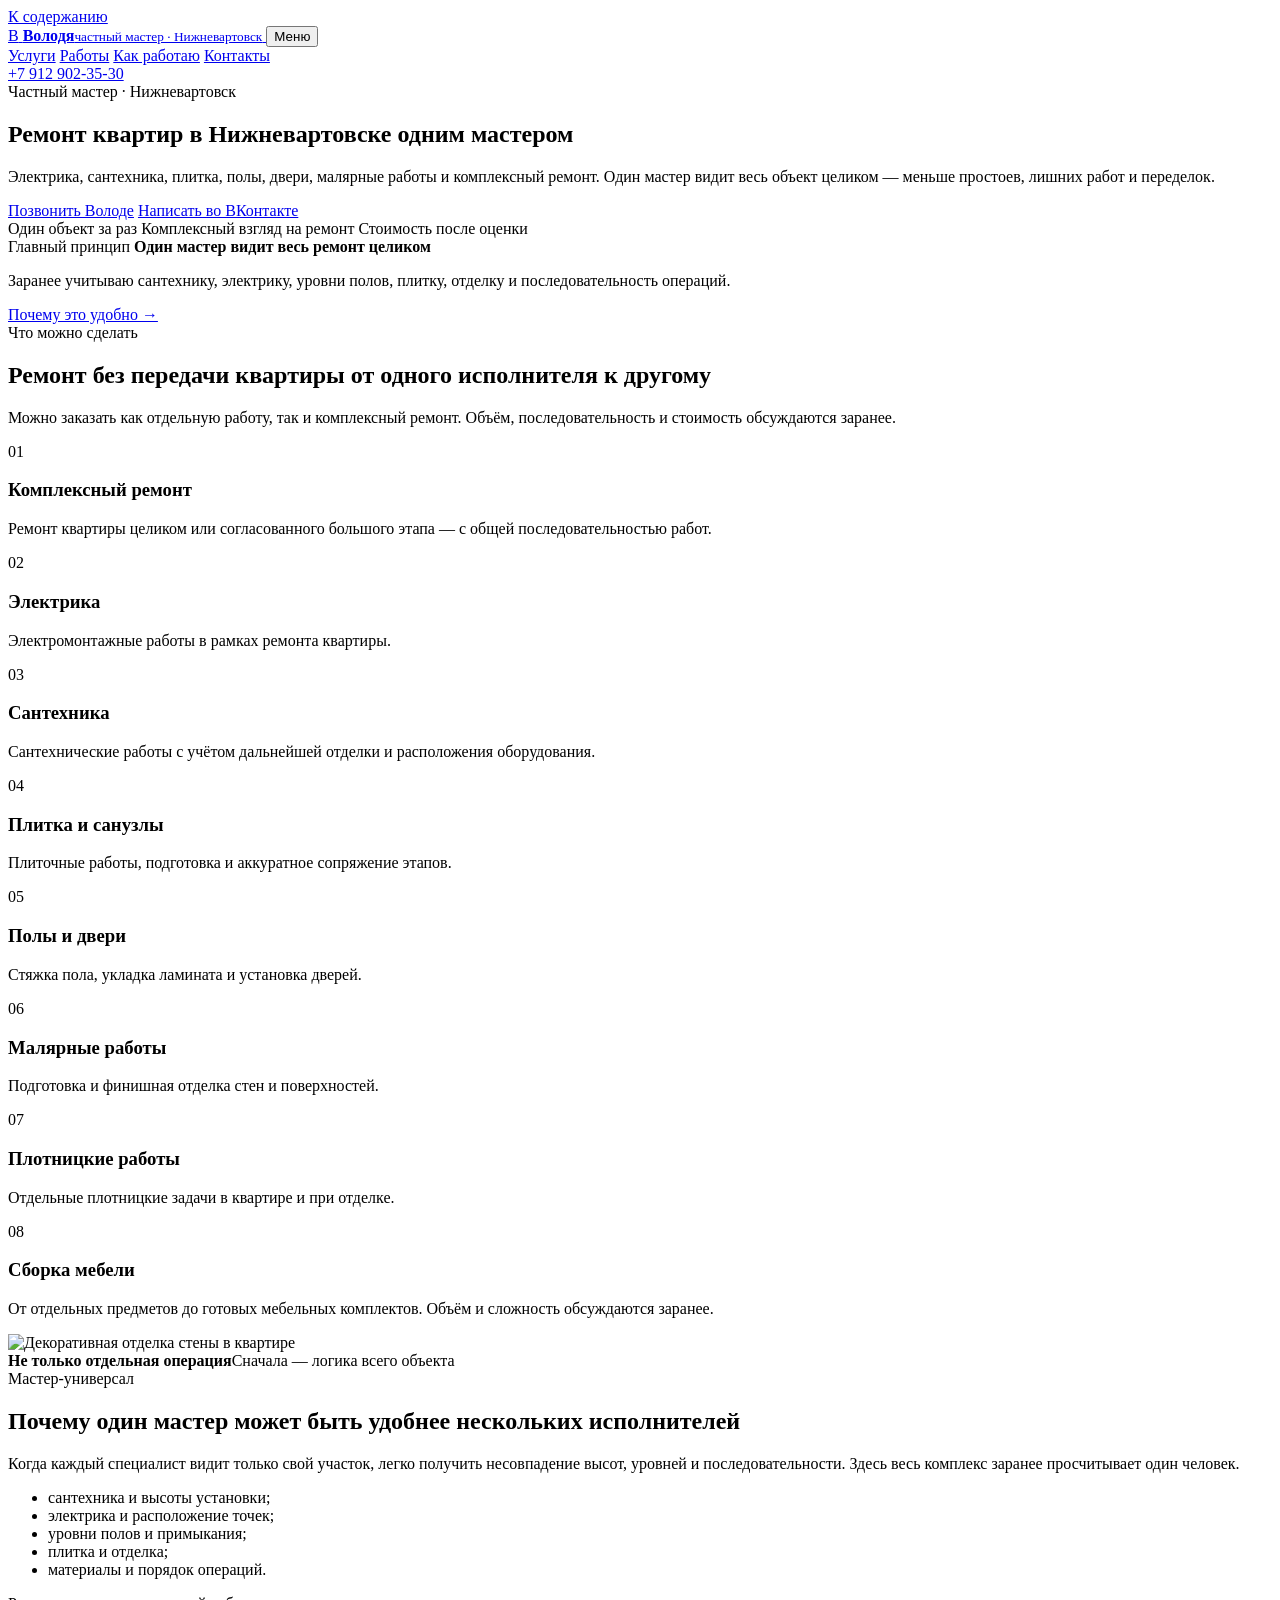
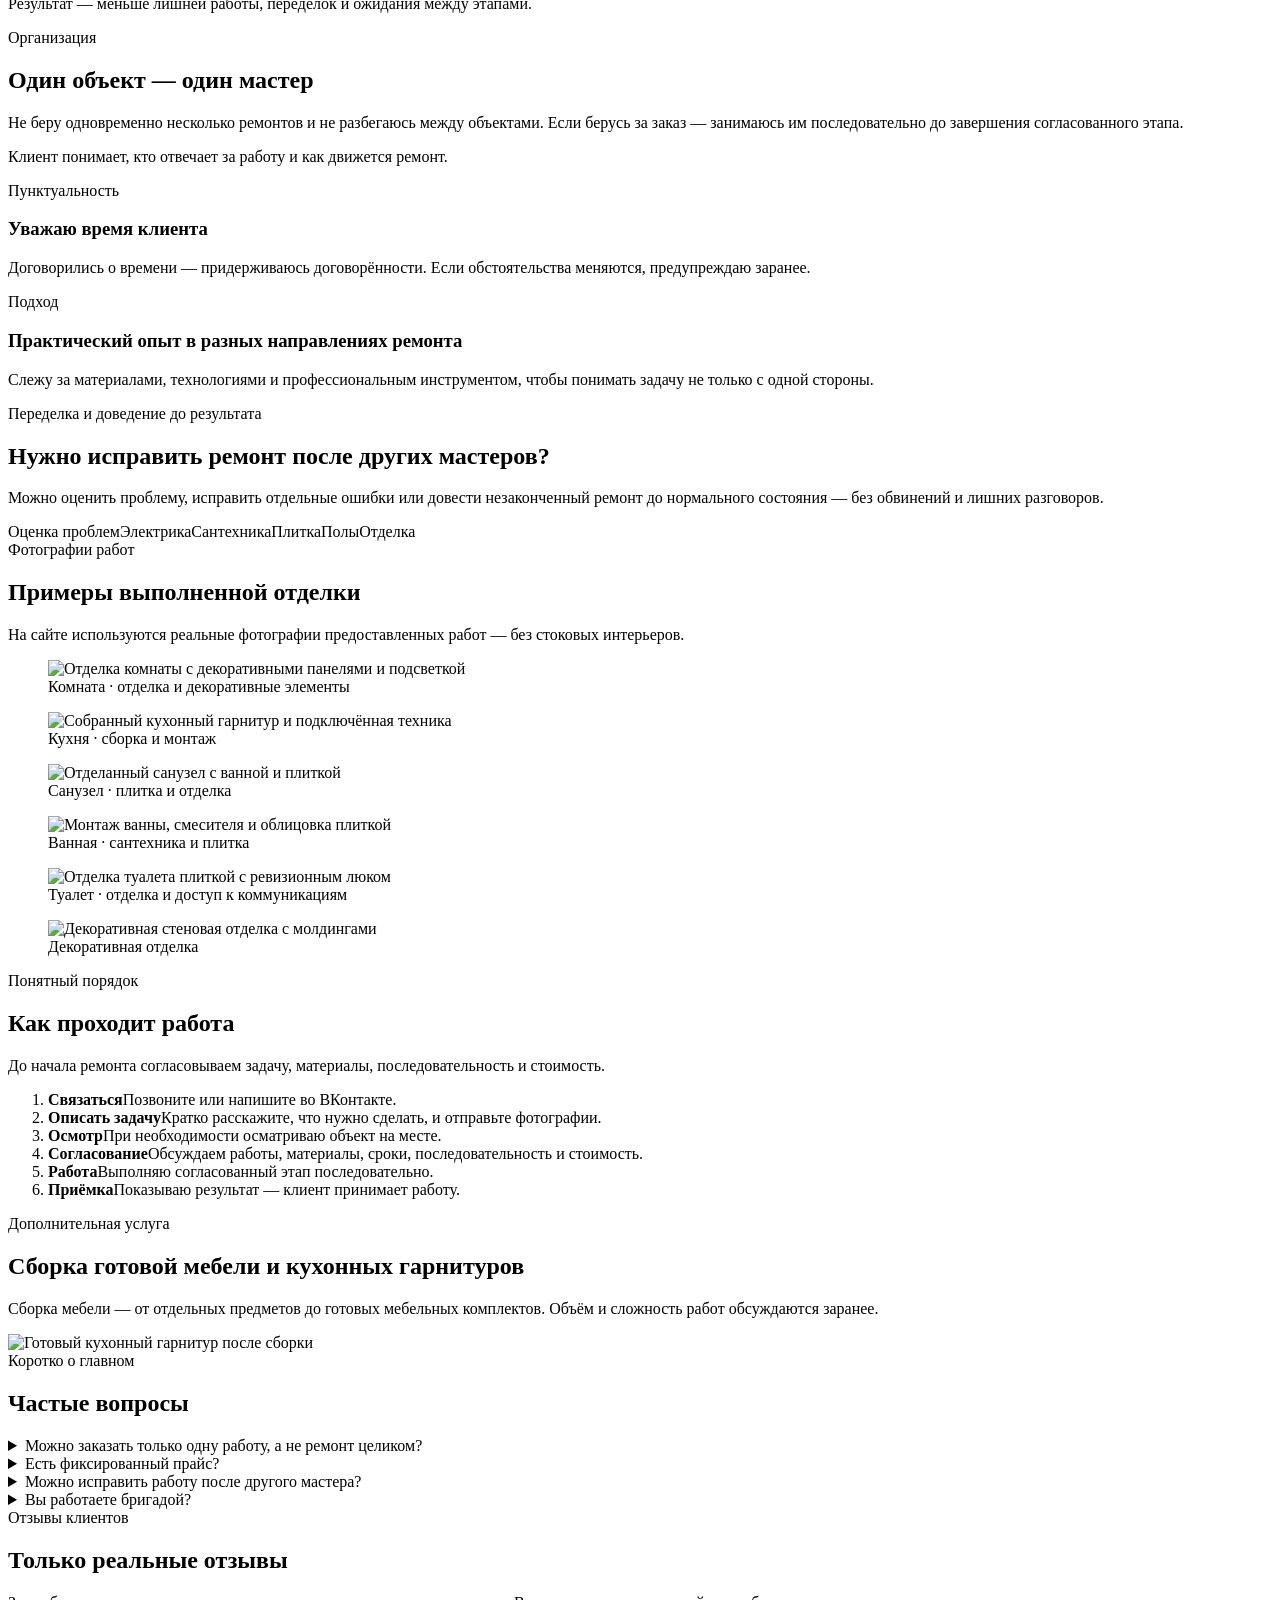
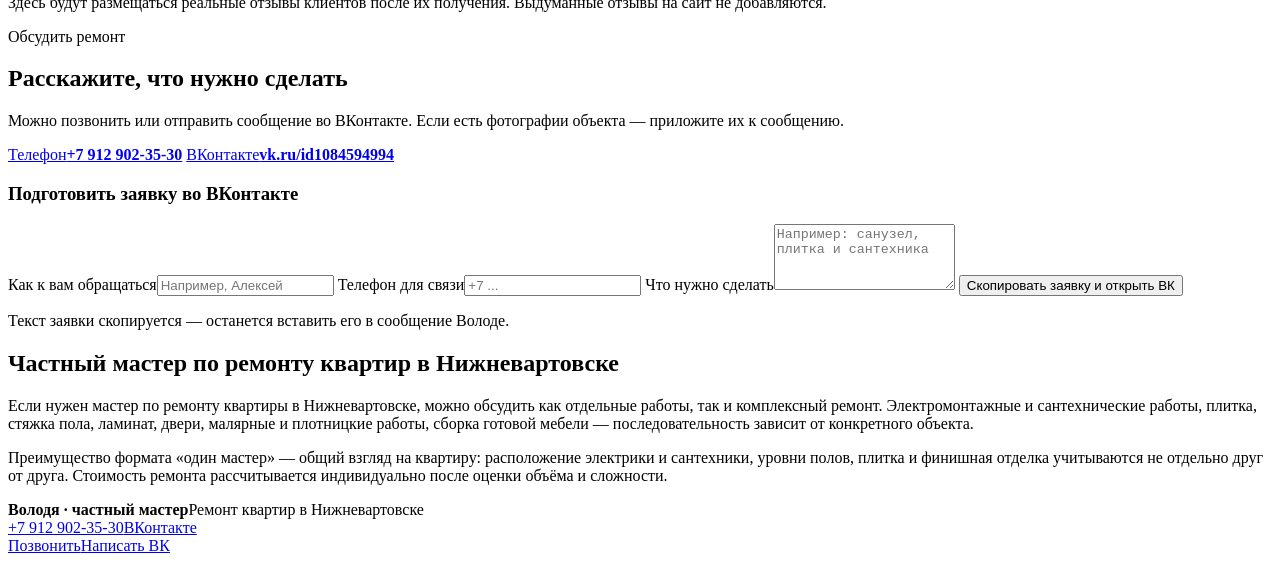
==== index.html @ 51ef2eda "Add first website version" ====
<!doctype html>
<html lang="ru">
<head>
  <meta charset="utf-8">
  <meta name="viewport" content="width=device-width,initial-scale=1,viewport-fit=cover">
  <title>Ремонт квартир в Нижневартовске — частный мастер Володя</title>
  <meta name="description" content="Ремонт квартир в Нижневартовске одним мастером: электрика, сантехника, плитка, полы, двери, малярные работы, сборка мебели и исправление некачественного ремонта.">
  <meta name="robots" content="index,follow,max-image-preview:large">
  <meta name="theme-color" content="#18231d">
  <link rel="canonical" href="https://evsavelev.github.io/volodya-remont-nizhnevartovsk/">
  <link rel="icon" href="assets/icons/favicon.svg" type="image/svg+xml">
  <meta property="og:type" content="website">
  <meta property="og:locale" content="ru_RU">
  <meta property="og:title" content="Ремонт квартир в Нижневартовске — частный мастер Володя">
  <meta property="og:description" content="Один мастер видит весь ремонт целиком — меньше простоев, лишних работ и переделок.">
  <meta property="og:url" content="https://evsavelev.github.io/volodya-remont-nizhnevartovsk/">
  <meta property="og:image" content="https://evsavelev.github.io/volodya-remont-nizhnevartovsk/assets/images/og-cover.jpg">
  <meta name="twitter:card" content="summary_large_image">
  <link rel="preload" href="assets/images/living-room.webp" as="image" type="image/webp">
  <link rel="stylesheet" href="styles.css">
  <script type="application/ld+json">
  {
    "@context":"https://schema.org",
    "@type":"HomeAndConstructionBusiness",
    "name":"Володя — мастер по ремонту квартир",
    "description":"Частный мастер-универсал по ремонту квартир в Нижневартовске.",
    "url":"https://evsavelev.github.io/volodya-remont-nizhnevartovsk/",
    "telephone":"+79129023530",
    "areaServed":{"@type":"City","name":"Нижневартовск"},
    "sameAs":["https://vk.ru/id1084594994"],
    "image":"https://evsavelev.github.io/volodya-remont-nizhnevartovsk/assets/images/living-room.jpg"
  }
  </script>
</head>
<body>
  <a class="skip" href="#main">К содержанию</a>
  <header class="site-header" id="top">
    <div class="wrap nav-wrap">
      <a class="brand" href="#top" aria-label="На главную">
        <span class="brand-mark">В</span>
        <span><b>Володя</b><small>частный мастер · Нижневартовск</small></span>
      </a>
      <button class="menu-btn" type="button" aria-expanded="false" aria-controls="main-nav">Меню</button>
      <nav id="main-nav" class="nav" aria-label="Основная навигация">
        <a href="#services">Услуги</a>
        <a href="#portfolio">Работы</a>
        <a href="#process">Как работаю</a>
        <a href="#contacts">Контакты</a>
      </nav>
      <a class="phone top-phone" href="tel:+79129023530">+7 912 902-35-30</a>
    </div>
  </header>

  <main id="main">
    <section class="hero">
      <div class="hero-media" aria-hidden="true"></div>
      <div class="hero-shade" aria-hidden="true"></div>
      <div class="wrap hero-grid">
        <div class="hero-copy">
          <div class="eyebrow">Частный мастер · Нижневартовск</div>
          <h1>Ремонт квартир в Нижневартовске одним мастером</h1>
          <p class="lead">Электрика, сантехника, плитка, полы, двери, малярные работы и комплексный ремонт. Один мастер видит весь объект целиком — меньше простоев, лишних работ и переделок.</p>
          <div class="hero-actions">
            <a class="btn btn-primary" href="tel:+79129023530">Позвонить Володе</a>
            <a class="btn btn-light" href="https://vk.ru/id1084594994" target="_blank" rel="noopener">Написать во ВКонтакте</a>
          </div>
          <div class="hero-points" aria-label="Преимущества">
            <span>Один объект за раз</span>
            <span>Комплексный взгляд на ремонт</span>
            <span>Стоимость после оценки</span>
          </div>
        </div>
        <aside class="hero-card">
          <span class="card-kicker">Главный принцип</span>
          <strong>Один мастер видит весь ремонт целиком</strong>
          <p>Заранее учитываю сантехнику, электрику, уровни полов, плитку, отделку и последовательность операций.</p>
          <a href="#why">Почему это удобно →</a>
        </aside>
      </div>
    </section>

    <section class="section intro" id="services">
      <div class="wrap">
        <div class="section-head">
          <div><span class="eyebrow dark">Что можно сделать</span><h2>Ремонт без передачи квартиры от одного исполнителя к другому</h2></div>
          <p>Можно заказать как отдельную работу, так и комплексный ремонт. Объём, последовательность и стоимость обсуждаются заранее.</p>
        </div>
        <div class="services-grid">
          <article class="service featured"><span>01</span><h3>Комплексный ремонт</h3><p>Ремонт квартиры целиком или согласованного большого этапа — с общей последовательностью работ.</p></article>
          <article class="service"><span>02</span><h3>Электрика</h3><p>Электромонтажные работы в рамках ремонта квартиры.</p></article>
          <article class="service"><span>03</span><h3>Сантехника</h3><p>Сантехнические работы с учётом дальнейшей отделки и расположения оборудования.</p></article>
          <article class="service"><span>04</span><h3>Плитка и санузлы</h3><p>Плиточные работы, подготовка и аккуратное сопряжение этапов.</p></article>
          <article class="service"><span>05</span><h3>Полы и двери</h3><p>Стяжка пола, укладка ламината и установка дверей.</p></article>
          <article class="service"><span>06</span><h3>Малярные работы</h3><p>Подготовка и финишная отделка стен и поверхностей.</p></article>
          <article class="service"><span>07</span><h3>Плотницкие работы</h3><p>Отдельные плотницкие задачи в квартире и при отделке.</p></article>
          <article class="service"><span>08</span><h3>Сборка мебели</h3><p>От отдельных предметов до готовых мебельных комплектов. Объём и сложность обсуждаются заранее.</p></article>
        </div>
      </div>
    </section>

    <section class="section contrast" id="why">
      <div class="wrap split">
        <div class="photo-stack">
          <picture><source srcset="assets/images/decor-wall.webp" type="image/webp"><img src="assets/images/decor-wall.jpg" alt="Декоративная отделка стены в квартире" loading="lazy"></picture>
          <div class="photo-note"><b>Не только отдельная операция</b><span>Сначала — логика всего объекта</span></div>
        </div>
        <div class="text-block">
          <span class="eyebrow">Мастер-универсал</span>
          <h2>Почему один мастер может быть удобнее нескольких исполнителей</h2>
          <p class="big">Когда каждый специалист видит только свой участок, легко получить несовпадение высот, уровней и последовательности. Здесь весь комплекс заранее просчитывает один человек.</p>
          <ul class="checklist">
            <li>сантехника и высоты установки;</li>
            <li>электрика и расположение точек;</li>
            <li>уровни полов и примыкания;</li>
            <li>плитка и отделка;</li>
            <li>материалы и порядок операций.</li>
          </ul>
          <p class="muted-light">Результат — меньше лишней работы, переделок и ожидания между этапами.</p>
        </div>
      </div>
    </section>

    <section class="section focus-section">
      <div class="wrap focus-grid">
        <article class="focus-card primary-focus"><span class="eyebrow dark">Организация</span><h2>Один объект — один мастер</h2><p>Не беру одновременно несколько ремонтов и не разбегаюсь между объектами. Если берусь за заказ — занимаюсь им последовательно до завершения согласованного этапа.</p><p>Клиент понимает, кто отвечает за работу и как движется ремонт.</p></article>
        <article class="focus-card"><span class="eyebrow dark">Пунктуальность</span><h3>Уважаю время клиента</h3><p>Договорились о времени — придерживаюсь договорённости. Если обстоятельства меняются, предупреждаю заранее.</p></article>
        <article class="focus-card"><span class="eyebrow dark">Подход</span><h3>Практический опыт в разных направлениях ремонта</h3><p>Слежу за материалами, технологиями и профессиональным инструментом, чтобы понимать задачу не только с одной стороны.</p></article>
      </div>
    </section>

    <section class="section rescue">
      <div class="wrap rescue-grid">
        <div>
          <span class="eyebrow dark">Переделка и доведение до результата</span>
          <h2>Нужно исправить ремонт после других мастеров?</h2>
          <p class="big dark-big">Можно оценить проблему, исправить отдельные ошибки или довести незаконченный ремонт до нормального состояния — без обвинений и лишних разговоров.</p>
        </div>
        <div class="rescue-list">
          <span>Оценка проблем</span><span>Электрика</span><span>Сантехника</span><span>Плитка</span><span>Полы</span><span>Отделка</span>
        </div>
      </div>
    </section>

    <section class="section portfolio" id="portfolio">
      <div class="wrap">
        <div class="section-head"><div><span class="eyebrow dark">Фотографии работ</span><h2>Примеры выполненной отделки</h2></div><p>На сайте используются реальные фотографии предоставленных работ — без стоковых интерьеров.</p></div>
        <div class="gallery">
          <figure class="g1"><picture><source srcset="assets/images/living-room.webp" type="image/webp"><img src="assets/images/living-room.jpg" alt="Отделка комнаты с декоративными панелями и подсветкой" loading="lazy"></picture><figcaption>Комната · отделка и декоративные элементы</figcaption></figure>
          <figure class="g2"><picture><source srcset="assets/images/kitchen.webp" type="image/webp"><img src="assets/images/kitchen.jpg" alt="Собранный кухонный гарнитур и подключённая техника" loading="lazy"></picture><figcaption>Кухня · сборка и монтаж</figcaption></figure>
          <figure class="g3"><picture><source srcset="assets/images/bathroom.webp" type="image/webp"><img src="assets/images/bathroom.jpg" alt="Отделанный санузел с ванной и плиткой" loading="lazy"></picture><figcaption>Санузел · плитка и отделка</figcaption></figure>
          <figure class="g4"><picture><source srcset="assets/images/bath-detail.webp" type="image/webp"><img src="assets/images/bath-detail.jpg" alt="Монтаж ванны, смесителя и облицовка плиткой" loading="lazy"></picture><figcaption>Ванная · сантехника и плитка</figcaption></figure>
          <figure class="g5"><picture><source srcset="assets/images/toilet.webp" type="image/webp"><img src="assets/images/toilet.jpg" alt="Отделка туалета плиткой с ревизионным люком" loading="lazy"></picture><figcaption>Туалет · отделка и доступ к коммуникациям</figcaption></figure>
          <figure class="g6"><picture><source srcset="assets/images/decor-wall.webp" type="image/webp"><img src="assets/images/decor-wall.jpg" alt="Декоративная стеновая отделка с молдингами" loading="lazy"></picture><figcaption>Декоративная отделка</figcaption></figure>
        </div>
      </div>
    </section>

    <section class="section process" id="process">
      <div class="wrap">
        <div class="section-head"><div><span class="eyebrow dark">Понятный порядок</span><h2>Как проходит работа</h2></div><p>До начала ремонта согласовываем задачу, материалы, последовательность и стоимость.</p></div>
        <ol class="steps">
          <li><b>Связаться</b><span>Позвоните или напишите во ВКонтакте.</span></li>
          <li><b>Описать задачу</b><span>Кратко расскажите, что нужно сделать, и отправьте фотографии.</span></li>
          <li><b>Осмотр</b><span>При необходимости осматриваю объект на месте.</span></li>
          <li><b>Согласование</b><span>Обсуждаем работы, материалы, сроки, последовательность и стоимость.</span></li>
          <li><b>Работа</b><span>Выполняю согласованный этап последовательно.</span></li>
          <li><b>Приёмка</b><span>Показываю результат — клиент принимает работу.</span></li>
        </ol>
      </div>
    </section>

    <section class="section furniture">
      <div class="wrap furniture-grid">
        <div><span class="eyebrow dark">Дополнительная услуга</span><h2>Сборка готовой мебели и кухонных гарнитуров</h2><p class="big dark-big">Сборка мебели — от отдельных предметов до готовых мебельных комплектов. Объём и сложность работ обсуждаются заранее.</p></div>
        <picture><source srcset="assets/images/kitchen.webp" type="image/webp"><img src="assets/images/kitchen.jpg" alt="Готовый кухонный гарнитур после сборки" loading="lazy"></picture>
      </div>
    </section>

    <section class="section faq">
      <div class="wrap narrow">
        <div class="section-head simple"><div><span class="eyebrow dark">Коротко о главном</span><h2>Частые вопросы</h2></div></div>
        <div class="faq-list">
          <details><summary>Можно заказать только одну работу, а не ремонт целиком?</summary><p>Да. Можно обсудить отдельные ремонтные работы: сантехнику, электрику, плитку, полы, двери, малярные или другие задачи из списка услуг.</p></details>
          <details><summary>Есть фиксированный прайс?</summary><p>Нет. Стоимость рассчитывается индивидуально после оценки объёма и сложности работ. Перед началом обсуждаем объём, последовательность и стоимость.</p></details>
          <details><summary>Можно исправить работу после другого мастера?</summary><p>Да. Сначала оценивается проблема, затем обсуждается, что именно целесообразно исправить или переделать.</p></details>
          <details><summary>Вы работаете бригадой?</summary><p>Это сайт частного мастера-универсала. Основная идея — один мастер видит весь объект целиком и отвечает за согласованный комплекс работ.</p></details>
        </div>
      </div>
    </section>

    <section class="section reviews">
      <div class="wrap review-placeholder">
        <div><span class="eyebrow dark">Отзывы клиентов</span><h2>Только реальные отзывы</h2></div>
        <p>Здесь будут размещаться реальные отзывы клиентов после их получения. Выдуманные отзывы на сайт не добавляются.</p>
      </div>
    </section>

    <section class="contact-section" id="contacts">
      <div class="wrap contact-grid">
        <div class="contact-copy">
          <span class="eyebrow">Обсудить ремонт</span>
          <h2>Расскажите, что нужно сделать</h2>
          <p>Можно позвонить или отправить сообщение во ВКонтакте. Если есть фотографии объекта — приложите их к сообщению.</p>
          <a class="contact-line" href="tel:+79129023530"><span>Телефон</span><b>+7 912 902-35-30</b></a>
          <a class="contact-line" href="https://vk.ru/id1084594994" target="_blank" rel="noopener"><span>ВКонтакте</span><b>vk.ru/id1084594994</b></a>
        </div>
        <form class="lead-form" id="lead-form">
          <h3>Подготовить заявку во ВКонтакте</h3>
          <label>Как к вам обращаться<input name="name" autocomplete="name" placeholder="Например, Алексей"></label>
          <label>Телефон для связи<input name="phone" autocomplete="tel" inputmode="tel" placeholder="+7 ..."></label>
          <label>Что нужно сделать<textarea name="task" rows="4" placeholder="Например: санузел, плитка и сантехника"></textarea></label>
          <button class="btn btn-primary full" type="submit">Скопировать заявку и открыть ВК</button>
          <p class="form-note" id="form-note">Текст заявки скопируется — останется вставить его в сообщение Володе.</p>
        </form>
      </div>
    </section>

    <section class="seo-copy">
      <div class="wrap narrow">
        <h2>Частный мастер по ремонту квартир в Нижневартовске</h2>
        <p>Если нужен мастер по ремонту квартиры в Нижневартовске, можно обсудить как отдельные работы, так и комплексный ремонт. Электромонтажные и сантехнические работы, плитка, стяжка пола, ламинат, двери, малярные и плотницкие работы, сборка готовой мебели — последовательность зависит от конкретного объекта.</p>
        <p>Преимущество формата «один мастер» — общий взгляд на квартиру: расположение электрики и сантехники, уровни полов, плитка и финишная отделка учитываются не отдельно друг от друга. Стоимость ремонта рассчитывается индивидуально после оценки объёма и сложности.</p>
      </div>
    </section>
  </main>

  <footer class="footer">
    <div class="wrap footer-grid"><div><b>Володя · частный мастер</b><span>Ремонт квартир в Нижневартовске</span></div><div class="footer-links"><a href="tel:+79129023530">+7 912 902-35-30</a><a href="https://vk.ru/id1084594994" target="_blank" rel="noopener">ВКонтакте</a></div></div>
  </footer>

  <div class="mobile-bar" aria-label="Быстрые контакты"><a href="tel:+79129023530">Позвонить</a><a href="https://vk.ru/id1084594994" target="_blank" rel="noopener">Написать ВК</a></div>
  <script src="script.js" defer></script>
</body>
</html>
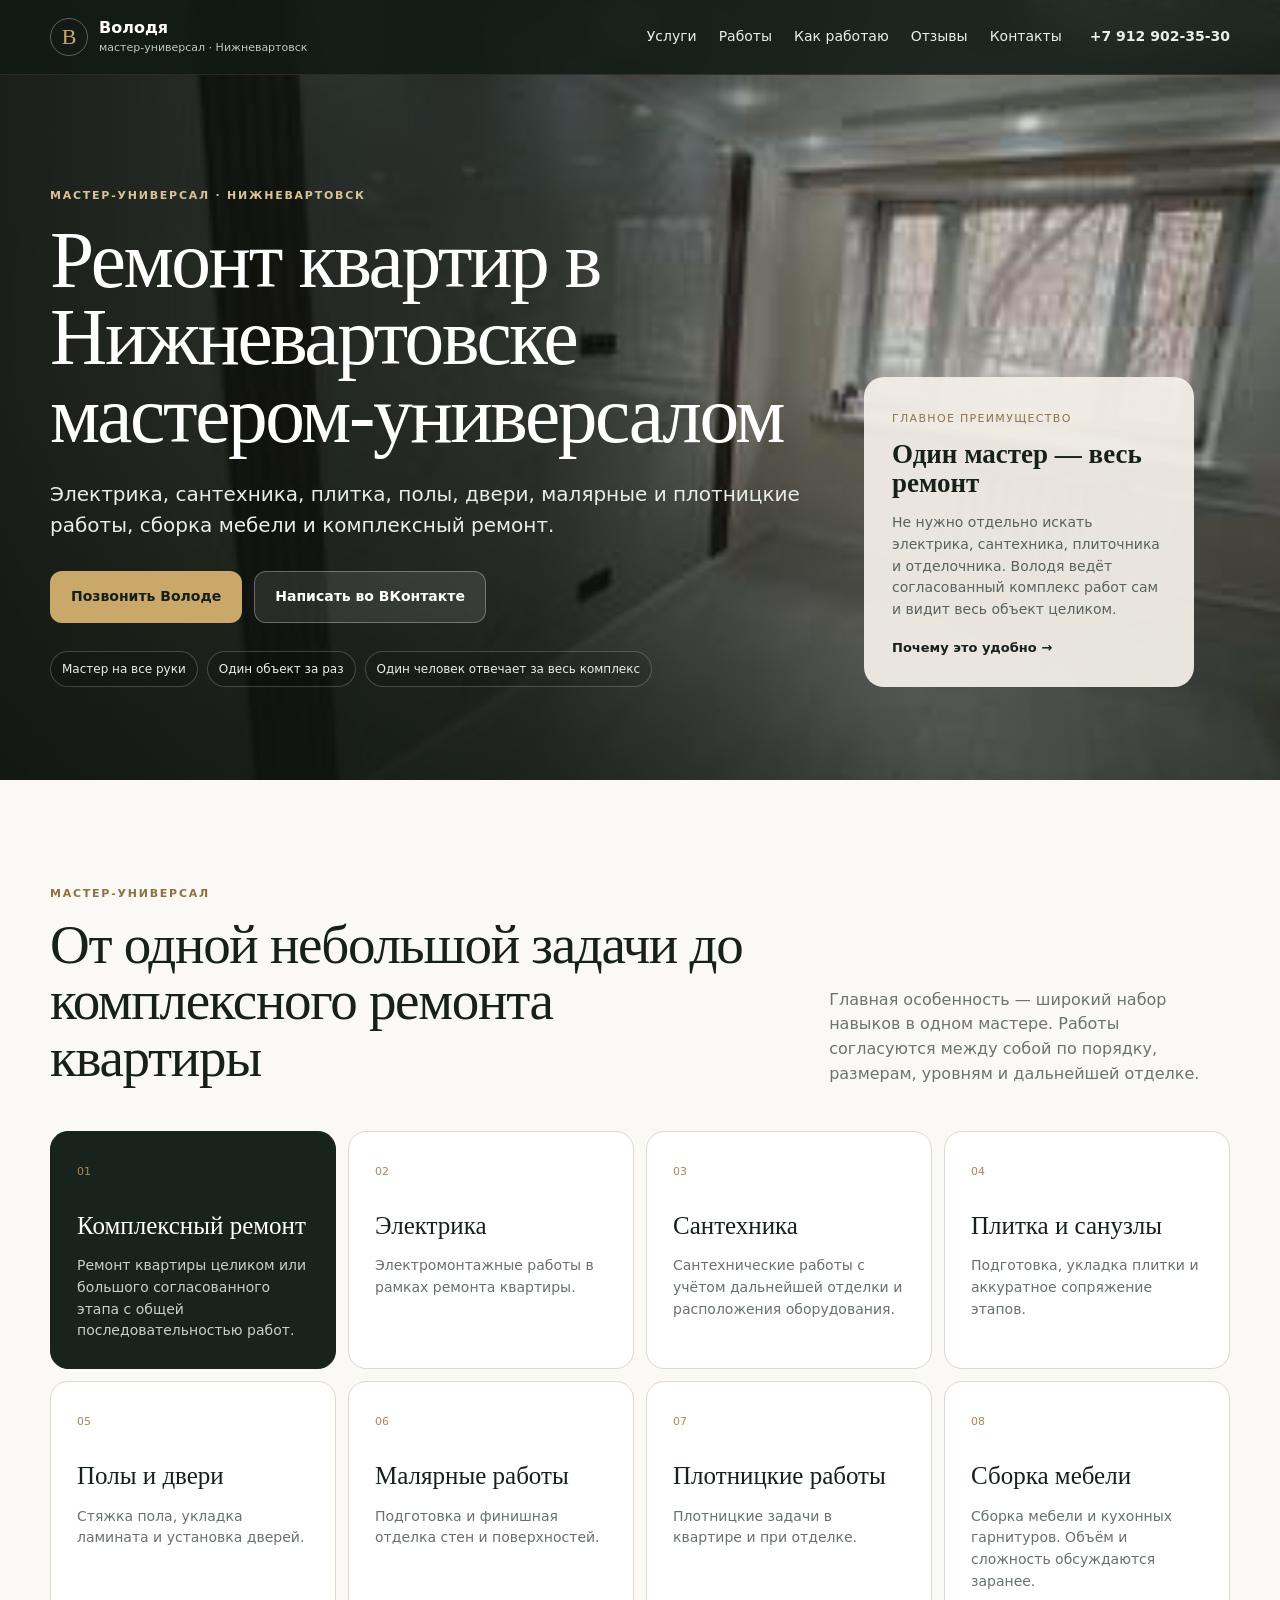
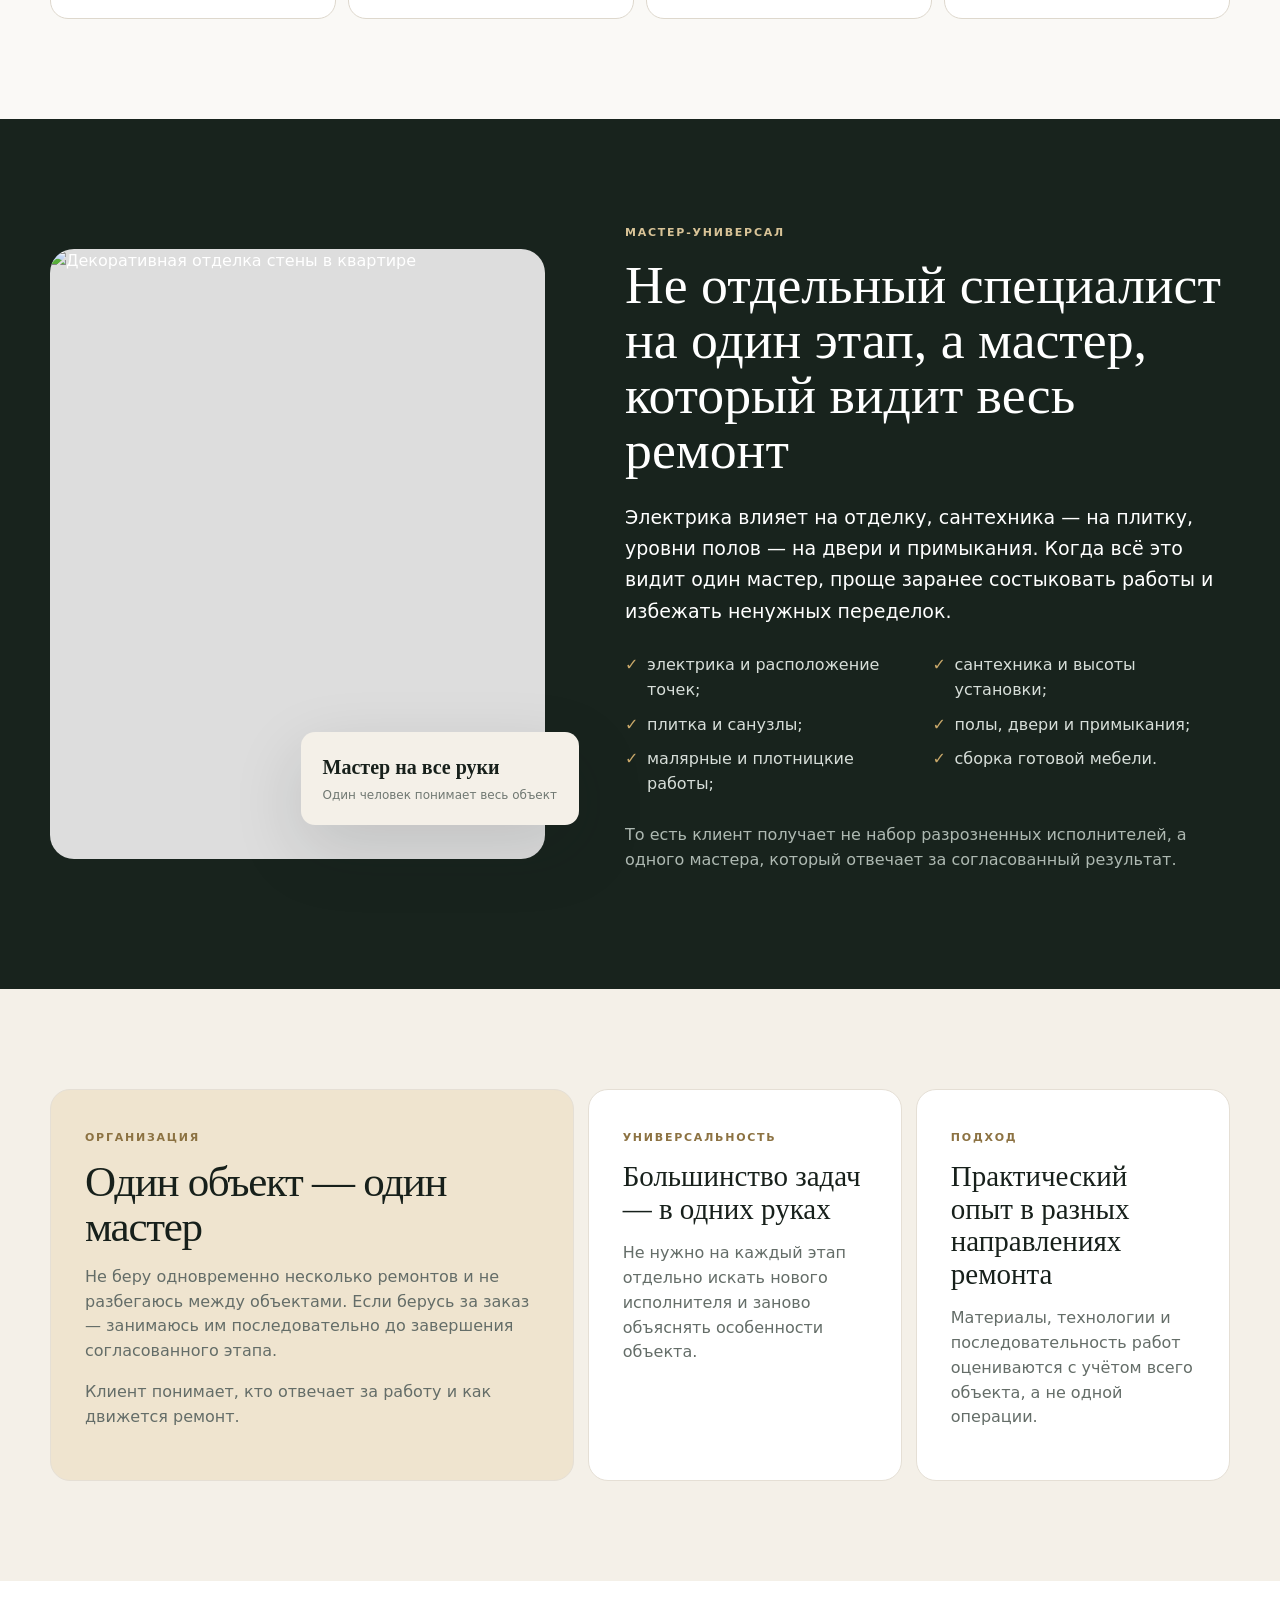
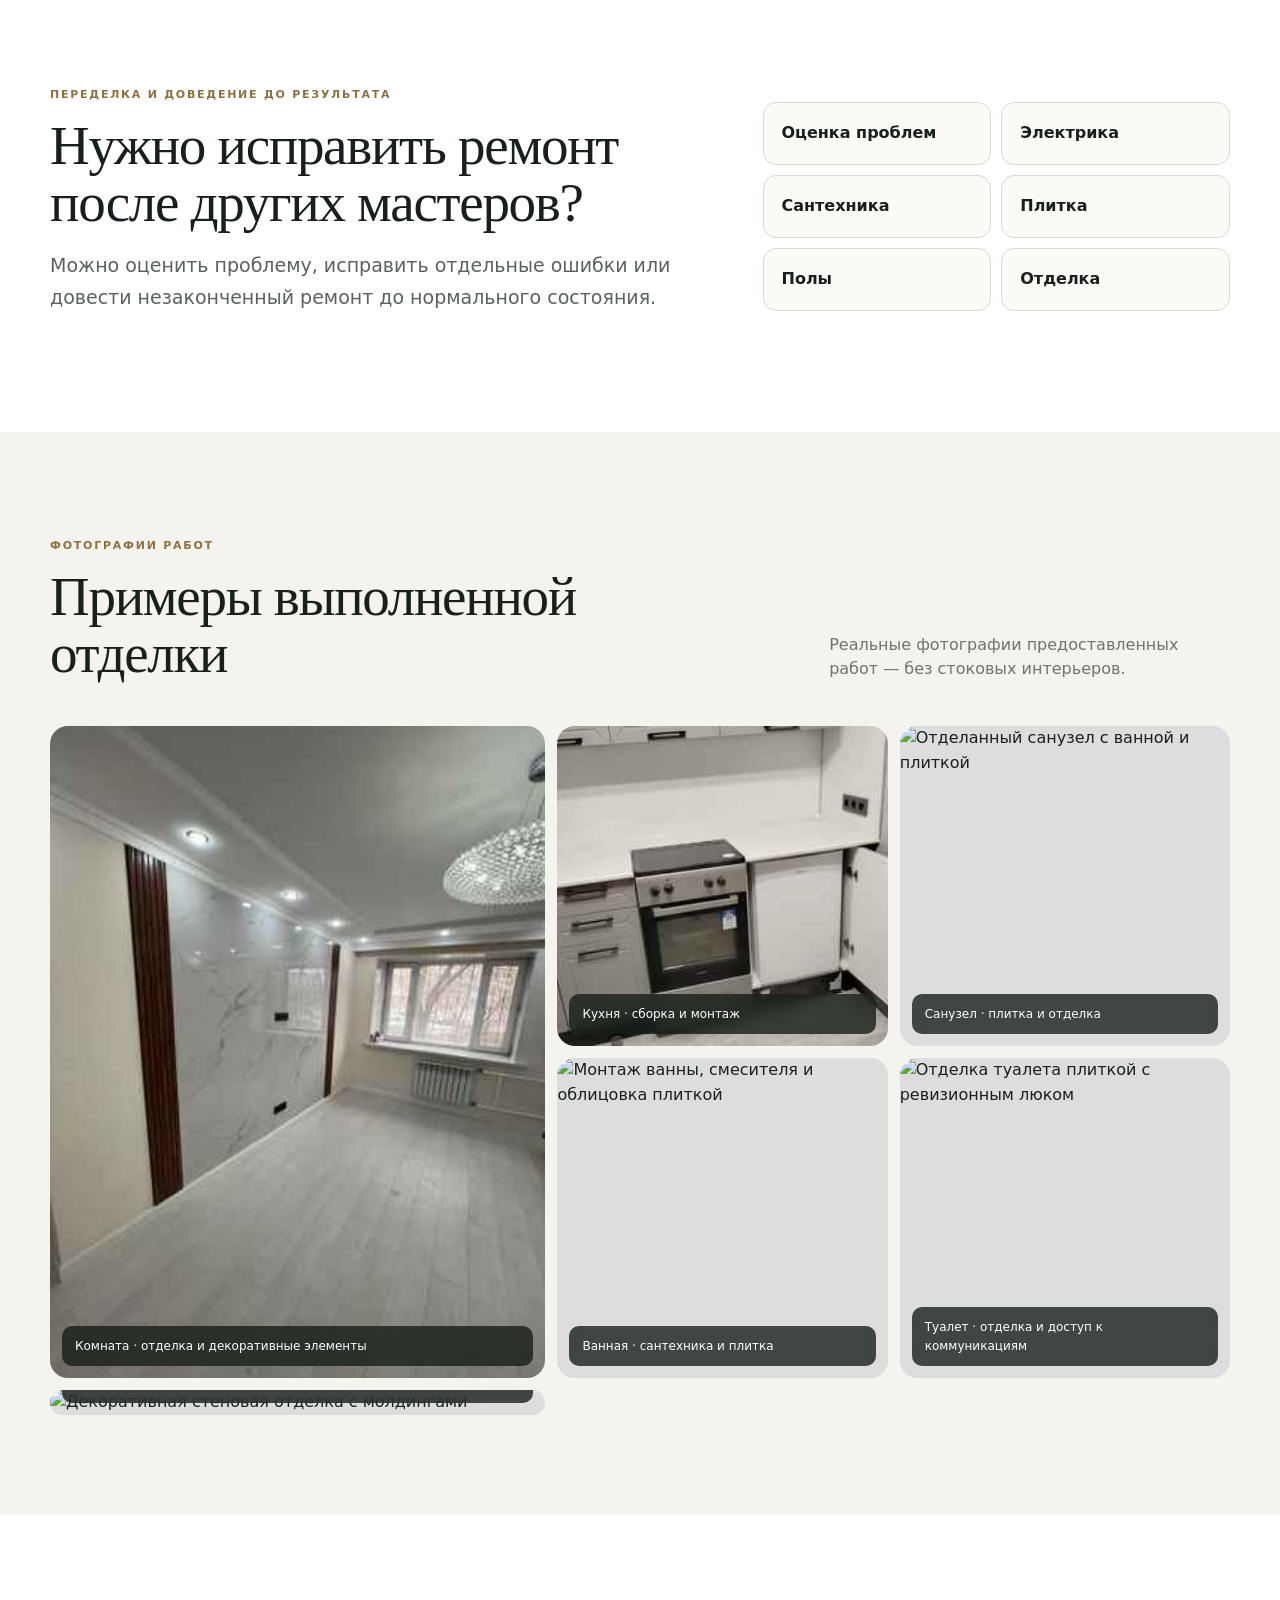
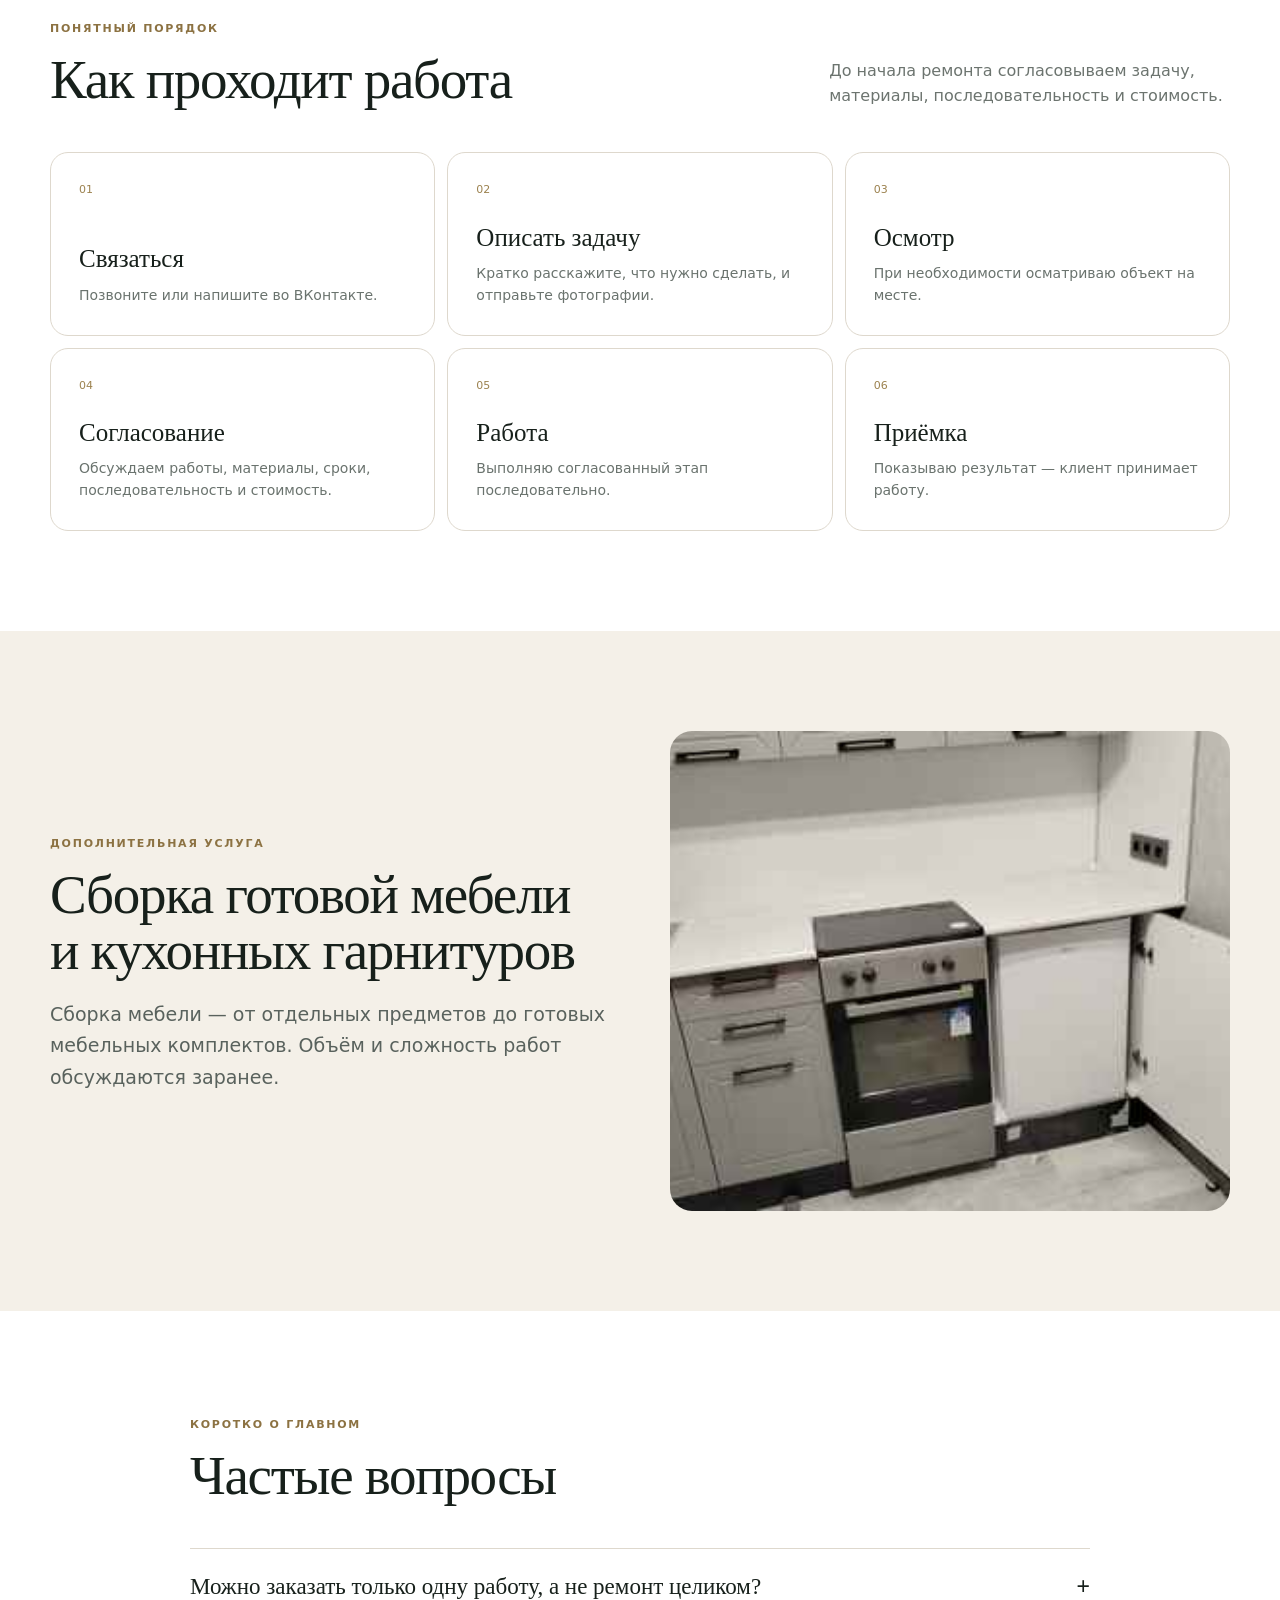
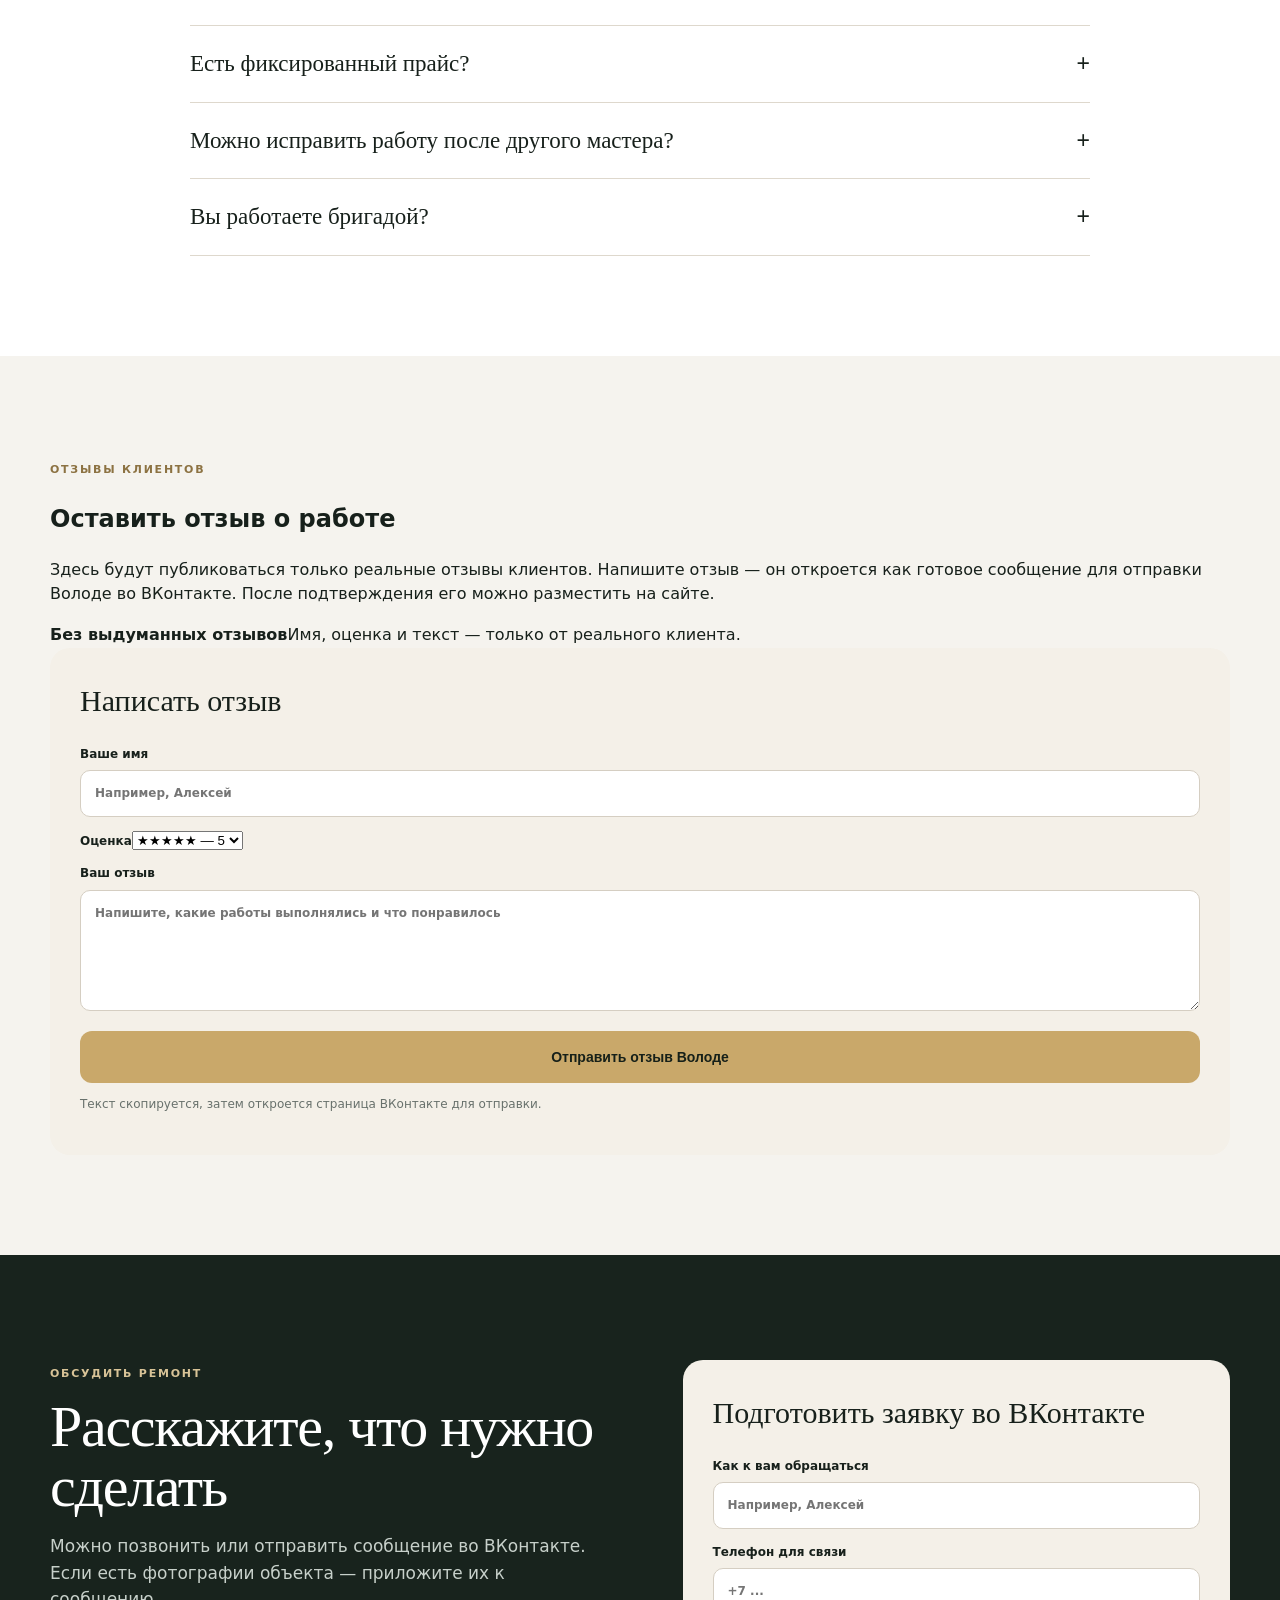
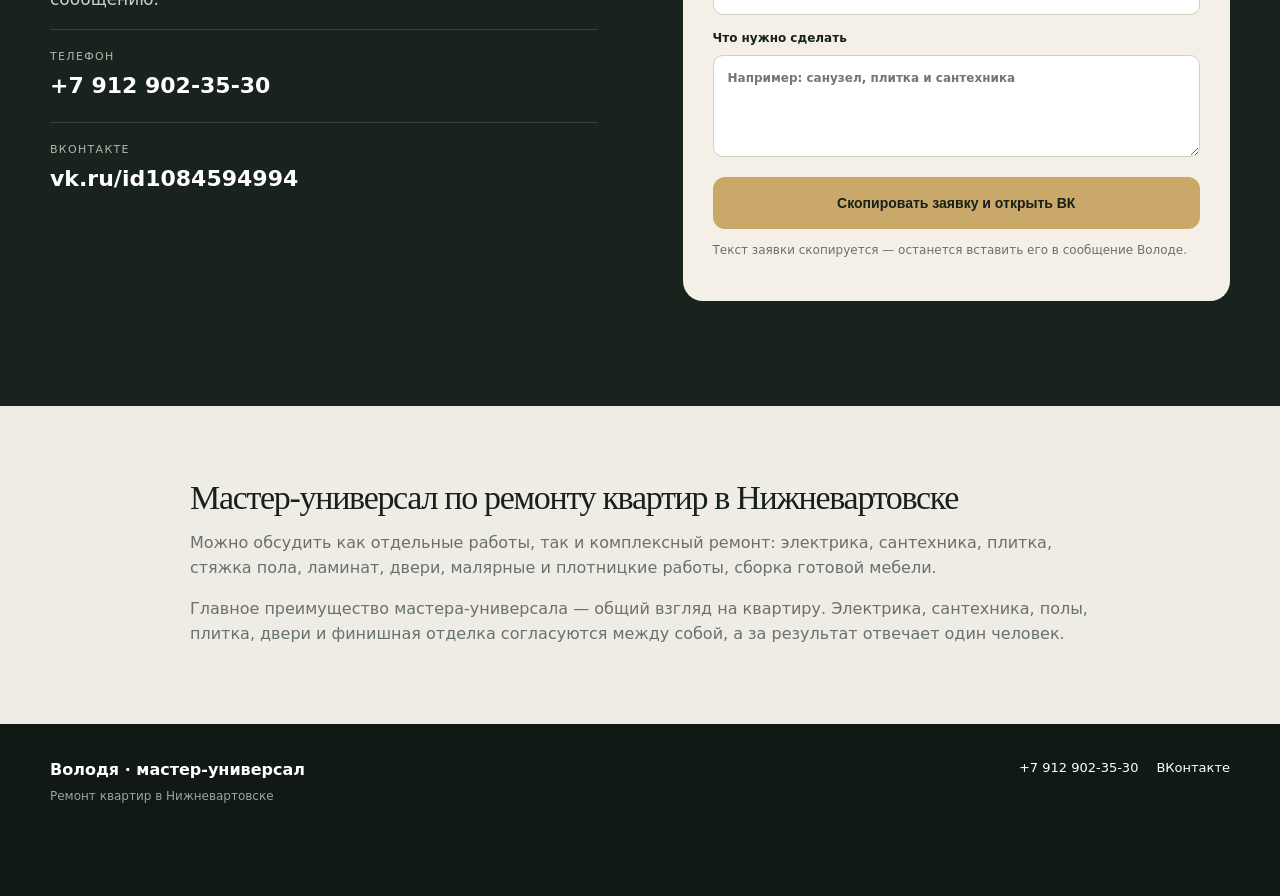
==== commit 7ddcecfb: "Strengthen master-universal positioning and add review form" ====
--- a/index.html
+++ b/index.html
@@ -1,50 +1,52 @@
 <!doctype html>
-<html lang="ru">
+<html lang="ru" translate="no" class="notranslate">
 <head>
   <meta charset="utf-8">
   <meta name="viewport" content="width=device-width,initial-scale=1,viewport-fit=cover">
-  <title>Ремонт квартир в Нижневартовске — частный мастер Володя</title>
-  <meta name="description" content="Ремонт квартир в Нижневартовске одним мастером: электрика, сантехника, плитка, полы, двери, малярные работы, сборка мебели и исправление некачественного ремонта.">
+  <meta name="google" content="notranslate">
+  <title>Ремонт квартир в Нижневартовске — мастер-универсал Володя</title>
+  <meta name="description" content="Ремонт квартир в Нижневартовске мастером-универсалом: электрика, сантехника, плитка, полы, двери, малярные работы, сборка мебели и комплексный ремонт.">
   <meta name="robots" content="index,follow,max-image-preview:large">
   <meta name="theme-color" content="#18231d">
   <link rel="canonical" href="https://evsavelev.github.io/volodya-remont-nizhnevartovsk/">
   <link rel="icon" href="assets/icons/favicon.svg" type="image/svg+xml">
   <meta property="og:type" content="website">
   <meta property="og:locale" content="ru_RU">
-  <meta property="og:title" content="Ремонт квартир в Нижневартовске — частный мастер Володя">
-  <meta property="og:description" content="Один мастер видит весь ремонт целиком — меньше простоев, лишних работ и переделок.">
+  <meta property="og:title" content="Ремонт квартир в Нижневартовске — мастер-универсал Володя">
+  <meta property="og:description" content="Один мастер ведёт весь ремонт: от электрики и сантехники до плитки, полов, дверей и финишной отделки.">
   <meta property="og:url" content="https://evsavelev.github.io/volodya-remont-nizhnevartovsk/">
-  <meta property="og:image" content="https://evsavelev.github.io/volodya-remont-nizhnevartovsk/assets/images/og-cover.jpg">
+  <meta property="og:image" content="https://evsavelev.github.io/volodya-remont-nizhnevartovsk/assets/images/living-room-v2.jpg">
   <meta name="twitter:card" content="summary_large_image">
-  <link rel="preload" href="assets/images/living-room.webp" as="image" type="image/webp">
+  <link rel="preload" href="assets/images/living-room-v2.jpg" as="image">
   <link rel="stylesheet" href="styles.css">
   <script type="application/ld+json">
   {
     "@context":"https://schema.org",
     "@type":"HomeAndConstructionBusiness",
-    "name":"Володя — мастер по ремонту квартир",
+    "name":"Володя — мастер-универсал по ремонту квартир",
     "description":"Частный мастер-универсал по ремонту квартир в Нижневартовске.",
     "url":"https://evsavelev.github.io/volodya-remont-nizhnevartovsk/",
     "telephone":"+79129023530",
     "areaServed":{"@type":"City","name":"Нижневартовск"},
     "sameAs":["https://vk.ru/id1084594994"],
-    "image":"https://evsavelev.github.io/volodya-remont-nizhnevartovsk/assets/images/living-room.jpg"
+    "image":"https://evsavelev.github.io/volodya-remont-nizhnevartovsk/assets/images/living-room-v2.jpg"
   }
   </script>
 </head>
-<body>
+<body translate="no">
   <a class="skip" href="#main">К содержанию</a>
   <header class="site-header" id="top">
     <div class="wrap nav-wrap">
       <a class="brand" href="#top" aria-label="На главную">
         <span class="brand-mark">В</span>
-        <span><b>Володя</b><small>частный мастер · Нижневартовск</small></span>
+        <span><b>Володя</b><small>мастер-универсал · Нижневартовск</small></span>
       </a>
       <button class="menu-btn" type="button" aria-expanded="false" aria-controls="main-nav">Меню</button>
       <nav id="main-nav" class="nav" aria-label="Основная навигация">
         <a href="#services">Услуги</a>
         <a href="#portfolio">Работы</a>
         <a href="#process">Как работаю</a>
+        <a href="#reviews">Отзывы</a>
         <a href="#contacts">Контакты</a>
       </nav>
       <a class="phone top-phone" href="tel:+79129023530">+7 912 902-35-30</a>
@@ -57,23 +59,23 @@
       <div class="hero-shade" aria-hidden="true"></div>
       <div class="wrap hero-grid">
         <div class="hero-copy">
-          <div class="eyebrow">Частный мастер · Нижневартовск</div>
-          <h1>Ремонт квартир в Нижневартовске одним мастером</h1>
-          <p class="lead">Электрика, сантехника, плитка, полы, двери, малярные работы и комплексный ремонт. Один мастер видит весь объект целиком — меньше простоев, лишних работ и переделок.</p>
+          <div class="eyebrow">Мастер-универсал · Нижневартовск</div>
+          <h1>Ремонт квартир в Нижневартовске мастером-универсалом</h1>
+          <p class="lead">Электрика, сантехника, плитка, полы, двери, малярные и плотницкие работы, сборка мебели и комплексный ремонт.</p>
           <div class="hero-actions">
             <a class="btn btn-primary" href="tel:+79129023530">Позвонить Володе</a>
             <a class="btn btn-light" href="https://vk.ru/id1084594994" target="_blank" rel="noopener">Написать во ВКонтакте</a>
           </div>
           <div class="hero-points" aria-label="Преимущества">
+            <span>Мастер на все руки</span>
             <span>Один объект за раз</span>
-            <span>Комплексный взгляд на ремонт</span>
-            <span>Стоимость после оценки</span>
+            <span>Один человек отвечает за весь комплекс</span>
           </div>
         </div>
         <aside class="hero-card">
-          <span class="card-kicker">Главный принцип</span>
-          <strong>Один мастер видит весь ремонт целиком</strong>
-          <p>Заранее учитываю сантехнику, электрику, уровни полов, плитку, отделку и последовательность операций.</p>
+          <span class="card-kicker">Главное преимущество</span>
+          <strong>Один мастер — весь ремонт</strong>
+          <p>Не нужно отдельно искать электрика, сантехника, плиточника и отделочника. Володя ведёт согласованный комплекс работ сам и видит весь объект целиком.</p>
           <a href="#why">Почему это удобно →</a>
         </aside>
       </div>
@@ -82,18 +84,18 @@
     <section class="section intro" id="services">
       <div class="wrap">
         <div class="section-head">
-          <div><span class="eyebrow dark">Что можно сделать</span><h2>Ремонт без передачи квартиры от одного исполнителя к другому</h2></div>
-          <p>Можно заказать как отдельную работу, так и комплексный ремонт. Объём, последовательность и стоимость обсуждаются заранее.</p>
+          <div><span class="eyebrow dark">Мастер-универсал</span><h2>От одной небольшой задачи до комплексного ремонта квартиры</h2></div>
+          <p>Главная особенность — широкий набор навыков в одном мастере. Работы согласуются между собой по порядку, размерам, уровням и дальнейшей отделке.</p>
         </div>
         <div class="services-grid">
-          <article class="service featured"><span>01</span><h3>Комплексный ремонт</h3><p>Ремонт квартиры целиком или согласованного большого этапа — с общей последовательностью работ.</p></article>
+          <article class="service featured"><span>01</span><h3>Комплексный ремонт</h3><p>Ремонт квартиры целиком или большого согласованного этапа с общей последовательностью работ.</p></article>
           <article class="service"><span>02</span><h3>Электрика</h3><p>Электромонтажные работы в рамках ремонта квартиры.</p></article>
           <article class="service"><span>03</span><h3>Сантехника</h3><p>Сантехнические работы с учётом дальнейшей отделки и расположения оборудования.</p></article>
-          <article class="service"><span>04</span><h3>Плитка и санузлы</h3><p>Плиточные работы, подготовка и аккуратное сопряжение этапов.</p></article>
+          <article class="service"><span>04</span><h3>Плитка и санузлы</h3><p>Подготовка, укладка плитки и аккуратное сопряжение этапов.</p></article>
           <article class="service"><span>05</span><h3>Полы и двери</h3><p>Стяжка пола, укладка ламината и установка дверей.</p></article>
           <article class="service"><span>06</span><h3>Малярные работы</h3><p>Подготовка и финишная отделка стен и поверхностей.</p></article>
-          <article class="service"><span>07</span><h3>Плотницкие работы</h3><p>Отдельные плотницкие задачи в квартире и при отделке.</p></article>
-          <article class="service"><span>08</span><h3>Сборка мебели</h3><p>От отдельных предметов до готовых мебельных комплектов. Объём и сложность обсуждаются заранее.</p></article>
+          <article class="service"><span>07</span><h3>Плотницкие работы</h3><p>Плотницкие задачи в квартире и при отделке.</p></article>
+          <article class="service"><span>08</span><h3>Сборка мебели</h3><p>Сборка мебели и кухонных гарнитуров. Объём и сложность обсуждаются заранее.</p></article>
         </div>
       </div>
     </section>
@@ -101,21 +103,22 @@
     <section class="section contrast" id="why">
       <div class="wrap split">
         <div class="photo-stack">
-          <picture><source srcset="assets/images/decor-wall.webp" type="image/webp"><img src="assets/images/decor-wall.jpg" alt="Декоративная отделка стены в квартире" loading="lazy"></picture>
-          <div class="photo-note"><b>Не только отдельная операция</b><span>Сначала — логика всего объекта</span></div>
+          <img src="assets/images/decor-wall.jpg" alt="Декоративная отделка стены в квартире" loading="lazy">
+          <div class="photo-note"><b>Мастер на все руки</b><span>Один человек понимает весь объект</span></div>
         </div>
         <div class="text-block">
           <span class="eyebrow">Мастер-универсал</span>
-          <h2>Почему один мастер может быть удобнее нескольких исполнителей</h2>
-          <p class="big">Когда каждый специалист видит только свой участок, легко получить несовпадение высот, уровней и последовательности. Здесь весь комплекс заранее просчитывает один человек.</p>
+          <h2>Не отдельный специалист на один этап, а мастер, который видит весь ремонт</h2>
+          <p class="big">Электрика влияет на отделку, сантехника — на плитку, уровни полов — на двери и примыкания. Когда всё это видит один мастер, проще заранее состыковать работы и избежать ненужных переделок.</p>
           <ul class="checklist">
+            <li>электрика и расположение точек;</li>
             <li>сантехника и высоты установки;</li>
-            <li>электрика и расположение точек;</li>
-            <li>уровни полов и примыкания;</li>
-            <li>плитка и отделка;</li>
-            <li>материалы и порядок операций.</li>
+            <li>плитка и санузлы;</li>
+            <li>полы, двери и примыкания;</li>
+            <li>малярные и плотницкие работы;</li>
+            <li>сборка готовой мебели.</li>
           </ul>
-          <p class="muted-light">Результат — меньше лишней работы, переделок и ожидания между этапами.</p>
+          <p class="muted-light">То есть клиент получает не набор разрозненных исполнителей, а одного мастера, который отвечает за согласованный результат.</p>
         </div>
       </div>
     </section>
@@ -123,8 +126,8 @@
     <section class="section focus-section">
       <div class="wrap focus-grid">
         <article class="focus-card primary-focus"><span class="eyebrow dark">Организация</span><h2>Один объект — один мастер</h2><p>Не беру одновременно несколько ремонтов и не разбегаюсь между объектами. Если берусь за заказ — занимаюсь им последовательно до завершения согласованного этапа.</p><p>Клиент понимает, кто отвечает за работу и как движется ремонт.</p></article>
-        <article class="focus-card"><span class="eyebrow dark">Пунктуальность</span><h3>Уважаю время клиента</h3><p>Договорились о времени — придерживаюсь договорённости. Если обстоятельства меняются, предупреждаю заранее.</p></article>
-        <article class="focus-card"><span class="eyebrow dark">Подход</span><h3>Практический опыт в разных направлениях ремонта</h3><p>Слежу за материалами, технологиями и профессиональным инструментом, чтобы понимать задачу не только с одной стороны.</p></article>
+        <article class="focus-card"><span class="eyebrow dark">Универсальность</span><h3>Большинство задач — в одних руках</h3><p>Не нужно на каждый этап отдельно искать нового исполнителя и заново объяснять особенности объекта.</p></article>
+        <article class="focus-card"><span class="eyebrow dark">Подход</span><h3>Практический опыт в разных направлениях ремонта</h3><p>Материалы, технологии и последовательность работ оцениваются с учётом всего объекта, а не одной операции.</p></article>
       </div>
     </section>
 
@@ -133,7 +136,7 @@
         <div>
           <span class="eyebrow dark">Переделка и доведение до результата</span>
           <h2>Нужно исправить ремонт после других мастеров?</h2>
-          <p class="big dark-big">Можно оценить проблему, исправить отдельные ошибки или довести незаконченный ремонт до нормального состояния — без обвинений и лишних разговоров.</p>
+          <p class="big dark-big">Можно оценить проблему, исправить отдельные ошибки или довести незаконченный ремонт до нормального состояния.</p>
         </div>
         <div class="rescue-list">
           <span>Оценка проблем</span><span>Электрика</span><span>Сантехника</span><span>Плитка</span><span>Полы</span><span>Отделка</span>
@@ -143,14 +146,14 @@
 
     <section class="section portfolio" id="portfolio">
       <div class="wrap">
-        <div class="section-head"><div><span class="eyebrow dark">Фотографии работ</span><h2>Примеры выполненной отделки</h2></div><p>На сайте используются реальные фотографии предоставленных работ — без стоковых интерьеров.</p></div>
+        <div class="section-head"><div><span class="eyebrow dark">Фотографии работ</span><h2>Примеры выполненной отделки</h2></div><p>Реальные фотографии предоставленных работ — без стоковых интерьеров.</p></div>
         <div class="gallery">
-          <figure class="g1"><picture><source srcset="assets/images/living-room.webp" type="image/webp"><img src="assets/images/living-room.jpg" alt="Отделка комнаты с декоративными панелями и подсветкой" loading="lazy"></picture><figcaption>Комната · отделка и декоративные элементы</figcaption></figure>
-          <figure class="g2"><picture><source srcset="assets/images/kitchen.webp" type="image/webp"><img src="assets/images/kitchen.jpg" alt="Собранный кухонный гарнитур и подключённая техника" loading="lazy"></picture><figcaption>Кухня · сборка и монтаж</figcaption></figure>
-          <figure class="g3"><picture><source srcset="assets/images/bathroom.webp" type="image/webp"><img src="assets/images/bathroom.jpg" alt="Отделанный санузел с ванной и плиткой" loading="lazy"></picture><figcaption>Санузел · плитка и отделка</figcaption></figure>
-          <figure class="g4"><picture><source srcset="assets/images/bath-detail.webp" type="image/webp"><img src="assets/images/bath-detail.jpg" alt="Монтаж ванны, смесителя и облицовка плиткой" loading="lazy"></picture><figcaption>Ванная · сантехника и плитка</figcaption></figure>
-          <figure class="g5"><picture><source srcset="assets/images/toilet.webp" type="image/webp"><img src="assets/images/toilet.jpg" alt="Отделка туалета плиткой с ревизионным люком" loading="lazy"></picture><figcaption>Туалет · отделка и доступ к коммуникациям</figcaption></figure>
-          <figure class="g6"><picture><source srcset="assets/images/decor-wall.webp" type="image/webp"><img src="assets/images/decor-wall.jpg" alt="Декоративная стеновая отделка с молдингами" loading="lazy"></picture><figcaption>Декоративная отделка</figcaption></figure>
+          <figure class="g1"><img src="assets/images/living-room-v2.jpg" alt="Отделка комнаты с декоративными панелями и подсветкой" loading="lazy"><figcaption>Комната · отделка и декоративные элементы</figcaption></figure>
+          <figure class="g2"><img src="assets/images/kitchen-v2.jpg" alt="Собранный кухонный гарнитур и подключённая техника" loading="lazy"><figcaption>Кухня · сборка и монтаж</figcaption></figure>
+          <figure class="g3"><img src="assets/images/bathroom.jpg" alt="Отделанный санузел с ванной и плиткой" loading="lazy"><figcaption>Санузел · плитка и отделка</figcaption></figure>
+          <figure class="g4"><img src="assets/images/bath-detail.jpg" alt="Монтаж ванны, смесителя и облицовка плиткой" loading="lazy"><figcaption>Ванная · сантехника и плитка</figcaption></figure>
+          <figure class="g5"><img src="assets/images/toilet.jpg" alt="Отделка туалета плиткой с ревизионным люком" loading="lazy"><figcaption>Туалет · отделка и доступ к коммуникациям</figcaption></figure>
+          <figure class="g6"><img src="assets/images/decor-wall.jpg" alt="Декоративная стеновая отделка с молдингами" loading="lazy"><figcaption>Декоративная отделка</figcaption></figure>
         </div>
       </div>
     </section>
@@ -172,7 +175,7 @@
     <section class="section furniture">
       <div class="wrap furniture-grid">
         <div><span class="eyebrow dark">Дополнительная услуга</span><h2>Сборка готовой мебели и кухонных гарнитуров</h2><p class="big dark-big">Сборка мебели — от отдельных предметов до готовых мебельных комплектов. Объём и сложность работ обсуждаются заранее.</p></div>
-        <picture><source srcset="assets/images/kitchen.webp" type="image/webp"><img src="assets/images/kitchen.jpg" alt="Готовый кухонный гарнитур после сборки" loading="lazy"></picture>
+        <img src="assets/images/kitchen-v2.jpg" alt="Готовый кухонный гарнитур после сборки" loading="lazy">
       </div>
     </section>
 
@@ -180,18 +183,30 @@
       <div class="wrap narrow">
         <div class="section-head simple"><div><span class="eyebrow dark">Коротко о главном</span><h2>Частые вопросы</h2></div></div>
         <div class="faq-list">
-          <details><summary>Можно заказать только одну работу, а не ремонт целиком?</summary><p>Да. Можно обсудить отдельные ремонтные работы: сантехнику, электрику, плитку, полы, двери, малярные или другие задачи из списка услуг.</p></details>
-          <details><summary>Есть фиксированный прайс?</summary><p>Нет. Стоимость рассчитывается индивидуально после оценки объёма и сложности работ. Перед началом обсуждаем объём, последовательность и стоимость.</p></details>
+          <details><summary>Можно заказать только одну работу, а не ремонт целиком?</summary><p>Да. Можно обсудить отдельные ремонтные работы: сантехнику, электрику, плитку, полы, двери, малярные, плотницкие и другие задачи из списка услуг.</p></details>
+          <details><summary>Есть фиксированный прайс?</summary><p>Стоимость рассчитывается индивидуально после оценки объёма и сложности работ. Перед началом обсуждаем объём, последовательность и стоимость.</p></details>
           <details><summary>Можно исправить работу после другого мастера?</summary><p>Да. Сначала оценивается проблема, затем обсуждается, что именно целесообразно исправить или переделать.</p></details>
-          <details><summary>Вы работаете бригадой?</summary><p>Это сайт частного мастера-универсала. Основная идея — один мастер видит весь объект целиком и отвечает за согласованный комплекс работ.</p></details>
-        </div>
-      </div>
-    </section>
-
-    <section class="section reviews">
-      <div class="wrap review-placeholder">
-        <div><span class="eyebrow dark">Отзывы клиентов</span><h2>Только реальные отзывы</h2></div>
-        <p>Здесь будут размещаться реальные отзывы клиентов после их получения. Выдуманные отзывы на сайт не добавляются.</p>
+          <details><summary>Вы работаете бригадой?</summary><p>Нет. Это сайт частного мастера-универсала. Основная идея — один мастер видит весь объект целиком и отвечает за согласованный комплекс работ.</p></details>
+        </div>
+      </div>
+    </section>
+
+    <section class="section reviews" id="reviews">
+      <div class="wrap review-grid">
+        <div class="review-copy">
+          <span class="eyebrow dark">Отзывы клиентов</span>
+          <h2>Оставить отзыв о работе</h2>
+          <p>Здесь будут публиковаться только реальные отзывы клиентов. Напишите отзыв — он откроется как готовое сообщение для отправки Володе во ВКонтакте. После подтверждения его можно разместить на сайте.</p>
+          <div class="review-trust"><b>Без выдуманных отзывов</b><span>Имя, оценка и текст — только от реального клиента.</span></div>
+        </div>
+        <form class="lead-form review-form" id="review-form">
+          <h3>Написать отзыв</h3>
+          <label>Ваше имя<input name="review_name" autocomplete="name" required placeholder="Например, Алексей"></label>
+          <label>Оценка<select name="review_rating" required><option value="5">★★★★★ — 5</option><option value="4">★★★★☆ — 4</option><option value="3">★★★☆☆ — 3</option><option value="2">★★☆☆☆ — 2</option><option value="1">★☆☆☆☆ — 1</option></select></label>
+          <label>Ваш отзыв<textarea name="review_text" rows="5" required placeholder="Напишите, какие работы выполнялись и что понравилось"></textarea></label>
+          <button class="btn btn-primary full" type="submit">Отправить отзыв Володе</button>
+          <p class="form-note" id="review-note">Текст скопируется, затем откроется страница ВКонтакте для отправки.</p>
+        </form>
       </div>
     </section>
 
@@ -217,18 +232,18 @@
 
     <section class="seo-copy">
       <div class="wrap narrow">
-        <h2>Частный мастер по ремонту квартир в Нижневартовске</h2>
-        <p>Если нужен мастер по ремонту квартиры в Нижневартовске, можно обсудить как отдельные работы, так и комплексный ремонт. Электромонтажные и сантехнические работы, плитка, стяжка пола, ламинат, двери, малярные и плотницкие работы, сборка готовой мебели — последовательность зависит от конкретного объекта.</p>
-        <p>Преимущество формата «один мастер» — общий взгляд на квартиру: расположение электрики и сантехники, уровни полов, плитка и финишная отделка учитываются не отдельно друг от друга. Стоимость ремонта рассчитывается индивидуально после оценки объёма и сложности.</p>
+        <h2>Мастер-универсал по ремонту квартир в Нижневартовске</h2>
+        <p>Можно обсудить как отдельные работы, так и комплексный ремонт: электрика, сантехника, плитка, стяжка пола, ламинат, двери, малярные и плотницкие работы, сборка готовой мебели.</p>
+        <p>Главное преимущество мастера-универсала — общий взгляд на квартиру. Электрика, сантехника, полы, плитка, двери и финишная отделка согласуются между собой, а за результат отвечает один человек.</p>
       </div>
     </section>
   </main>
 
   <footer class="footer">
-    <div class="wrap footer-grid"><div><b>Володя · частный мастер</b><span>Ремонт квартир в Нижневартовске</span></div><div class="footer-links"><a href="tel:+79129023530">+7 912 902-35-30</a><a href="https://vk.ru/id1084594994" target="_blank" rel="noopener">ВКонтакте</a></div></div>
+    <div class="wrap footer-grid"><div><b>Володя · мастер-универсал</b><span>Ремонт квартир в Нижневартовске</span></div><div class="footer-links"><a href="tel:+79129023530">+7 912 902-35-30</a><a href="https://vk.ru/id1084594994" target="_blank" rel="noopener">ВКонтакте</a></div></div>
   </footer>
 
   <div class="mobile-bar" aria-label="Быстрые контакты"><a href="tel:+79129023530">Позвонить</a><a href="https://vk.ru/id1084594994" target="_blank" rel="noopener">Написать ВК</a></div>
   <script src="script.js" defer></script>
 </body>
-</html>
+</html>
--- a/styles.css
+++ b/styles.css
@@ -0,0 +1 @@
+:root{--ink:#17201b;--deep:#18231d;--deep2:#223128;--paper:#f4f0e8;--white:#fff;--gold:#c9a86a;--line:#ded8cd;--muted:#6c746f;--shadow:0 24px 70px rgba(20,31,25,.14);--radius:24px}*{box-sizing:border-box}html{scroll-behavior:smooth}body{margin:0;font-family:Inter,ui-sans-serif,system-ui,-apple-system,BlinkMacSystemFont,"Segoe UI",sans-serif;background:#faf9f6;color:var(--ink);line-height:1.55}img{max-width:100%;display:block}a{color:inherit}.wrap{width:min(1180px,calc(100% - 40px));margin:auto}.narrow{width:min(900px,calc(100% - 40px))}.skip{position:absolute;left:-9999px;top:0}.skip:focus{left:12px;top:12px;z-index:999;background:#fff;padding:10px 14px}.site-header{position:fixed;top:0;left:0;right:0;z-index:50;background:rgba(18,26,21,.86);backdrop-filter:blur(16px);border-bottom:1px solid rgba(255,255,255,.08);color:#fff}.nav-wrap{height:74px;display:flex;align-items:center;gap:28px}.brand{display:flex;align-items:center;gap:11px;text-decoration:none;min-width:250px}.brand-mark{width:38px;height:38px;border:1px solid rgba(255,255,255,.3);border-radius:50%;display:grid;place-items:center;font-family:Georgia,serif;color:var(--gold);font-size:22px}.brand span:last-child{display:flex;flex-direction:column;line-height:1.05}.brand small{font-size:11px;color:#bfc8c1;margin-top:5px;font-weight:500}.nav{display:flex;gap:22px;margin-left:auto}.nav a,.top-phone{font-size:14px;text-decoration:none;color:#e9eee9}.nav a:hover,.top-phone:hover{color:#fff}.top-phone{font-weight:750;white-space:nowrap}.menu-btn{display:none;background:none;border:1px solid rgba(255,255,255,.25);color:#fff;padding:8px 12px;border-radius:10px}.hero{min-height:780px;position:relative;display:grid;align-items:end;color:#fff;overflow:hidden}.hero-media{position:absolute;inset:0;background:url('assets/images/living-room.webp') center 46%/cover no-repeat;transform:scale(1.02)}.hero-shade{position:absolute;inset:0;background:linear-gradient(90deg,rgba(14,20,16,.92) 0%,rgba(14,20,16,.76) 42%,rgba(14,20,16,.18) 72%),linear-gradient(0deg,rgba(14,20,16,.58),transparent 52%)}.hero-grid{position:relative;z-index:2;display:grid;grid-template-columns:minmax(0,760px) 330px;gap:54px;align-items:end;padding:180px 0 86px}.hero-copy h1{font-family:Georgia,"Times New Roman",serif;font-weight:500;font-size:clamp(48px,6.2vw,84px);line-height:.98;letter-spacing:-2.4px;margin:18px 0 24px;max-width:850px}.eyebrow{text-transform:uppercase;letter-spacing:.16em;font-size:11px;font-weight:800;color:#d8c397}.eyebrow.dark{color:#8c7242}.lead{font-size:20px;max-width:700px;color:#e8eee9;margin:0 0 30px}.hero-actions{display:flex;flex-wrap:wrap;gap:12px}.btn{display:inline-flex;align-items:center;justify-content:center;min-height:52px;padding:0 20px;border-radius:12px;text-decoration:none;border:1px solid transparent;font-weight:800;font-size:14px;cursor:pointer}.btn-primary{background:var(--gold);color:#162019}.btn-light{background:rgba(255,255,255,.1);border-color:rgba(255,255,255,.3);color:#fff}.hero-points{display:flex;flex-wrap:wrap;gap:9px;margin-top:28px}.hero-points span{font-size:12px;border:1px solid rgba(255,255,255,.2);border-radius:999px;padding:8px 11px;color:#e8eee9;background:rgba(0,0,0,.1)}.hero-card{background:rgba(244,240,232,.94);color:var(--ink);border-radius:20px;padding:28px;box-shadow:var(--shadow)}.hero-card .card-kicker{font-size:11px;text-transform:uppercase;letter-spacing:.12em;color:#8b7449}.hero-card strong{display:block;font-family:Georgia,serif;font-size:27px;line-height:1.08;margin:10px 0 14px}.hero-card p{font-size:14px;color:#59625d}.hero-card a{text-decoration:none;font-size:13px;font-weight:800}.section{padding:100px 0}.section-head{display:grid;grid-template-columns:1.15fr .65fr;gap:70px;align-items:end;margin-bottom:44px}.section-head h2,.focus-card h2,.rescue h2,.contact-copy h2,.furniture h2,.seo-copy h2{font-family:Georgia,serif;font-weight:500;font-size:clamp(36px,4.3vw,58px);line-height:1.03;letter-spacing:-1.3px;margin:12px 0 0}.section-head p{color:var(--muted);margin:0;font-size:16px}.services-grid{display:grid;grid-template-columns:repeat(4,1fr);gap:12px}.service{background:#fff;border:1px solid var(--line);padding:26px;border-radius:18px;min-height:210px;transition:.2s transform,.2s box-shadow}.service:hover{transform:translateY(-3px);box-shadow:0 16px 38px rgba(25,35,29,.08)}.service.featured{background:var(--deep);color:#fff;border-color:var(--deep)}.service span{font-size:11px;color:#a68a58}.service h3{font-family:Georgia,serif;font-size:25px;font-weight:500;margin:24px 0 10px}.service p{font-size:14px;color:#68716c;margin:0}.service.featured p{color:#c9d0cb}.contrast{background:var(--deep);color:#fff}.split{display:grid;grid-template-columns:.9fr 1.1fr;gap:80px;align-items:center}.photo-stack{position:relative}.photo-stack img{width:100%;height:610px;object-fit:cover;border-radius:24px}.photo-note{position:absolute;right:-34px;bottom:34px;background:var(--paper);color:var(--ink);padding:20px 22px;border-radius:14px;box-shadow:var(--shadow);display:flex;flex-direction:column}.photo-note b{font-family:Georgia,serif;font-size:20px}.photo-note span{font-size:12px;color:#707872;margin-top:3px}.text-block h2{font-family:Georgia,serif;font-size:clamp(40px,4.2vw,60px);line-height:1.02;font-weight:500;margin:14px 0 24px}.big{font-size:19px;line-height:1.65}.checklist{list-style:none;padding:0;margin:26px 0;display:grid;grid-template-columns:1fr 1fr;gap:10px}.checklist li{position:relative;padding-left:22px;color:#d7ded9}.checklist li:before{content:"✓";position:absolute;left:0;color:var(--gold)}.muted-light{color:#aeb9b2}.focus-section{background:var(--paper)}.focus-grid{display:grid;grid-template-columns:1.25fr .75fr .75fr;gap:14px}.focus-card{background:#fff;border-radius:20px;padding:34px;border:1px solid #e5dfd5}.focus-card.primary-focus{background:#efe4cf}.focus-card h2{font-size:43px}.focus-card h3{font-family:Georgia,serif;font-size:29px;font-weight:500;line-height:1.12;margin:12px 0 16px}.focus-card p{color:#646d68}.rescue{background:#fff}.rescue-grid{display:grid;grid-template-columns:1.15fr .85fr;gap:80px;align-items:center}.dark-big{color:#59625d}.rescue-list{display:grid;grid-template-columns:1fr 1fr;gap:10px}.rescue-list span{padding:18px;border:1px solid var(--line);border-radius:13px;background:#fbfaf7;font-weight:750}.portfolio{background:#f5f3ee}.gallery{display:grid;grid-template-columns:1.2fr .8fr .8fr;grid-template-rows:320px 320px;gap:12px}.gallery figure{margin:0;position:relative;overflow:hidden;border-radius:18px;background:#ddd}.gallery picture,.gallery img{width:100%;height:100%}.gallery img{object-fit:cover;transition:transform .35s}.gallery figure:hover img{transform:scale(1.025)}.gallery figcaption{position:absolute;left:12px;right:12px;bottom:12px;background:rgba(20,29,23,.78);backdrop-filter:blur(8px);color:#fff;padding:11px 13px;border-radius:10px;font-size:12px}.g1{grid-row:1/3}.process{background:#fff}.steps{counter-reset:step;list-style:none;padding:0;margin:0;display:grid;grid-template-columns:repeat(3,1fr);gap:12px}.steps li{counter-increment:step;padding:28px;border:1px solid var(--line);border-radius:18px;min-height:170px;display:flex;flex-direction:column;background:#fff}.steps li:before{content:"0" counter(step);font-size:11px;color:#9c824f;margin-bottom:auto}.steps b{font-family:Georgia,serif;font-size:25px;font-weight:500;margin:20px 0 6px}.steps span{color:#6a736e;font-size:14px}.furniture{background:var(--paper)}.furniture-grid{display:grid;grid-template-columns:1fr 1fr;gap:60px;align-items:center}.furniture img{height:480px;width:100%;object-fit:cover;border-radius:22px}.faq{background:#fff}.section-head.simple{grid-template-columns:1fr}.faq-list{border-top:1px solid var(--line)}details{border-bottom:1px solid var(--line);padding:20px 0}summary{cursor:pointer;font-family:Georgia,serif;font-size:23px;list-style:none;display:flex;justify-content:space-between;gap:20px}summary:after{content:"+";font-family:Inter,sans-serif}details[open] summary:after{content:"−"}details p{color:#65706a;max-width:760px}.reviews{background:#f5f3ee}.review-placeholder{display:grid;grid-template-columns:1fr 1fr;gap:80px;align-items:center;border:1px dashed #bdb5a7;border-radius:20px;padding:34px}.review-placeholder h2{font-family:Georgia,serif;font-size:40px;font-weight:500;margin:10px 0 0}.review-placeholder p{color:#6c746f}.contact-section{background:var(--deep);color:#fff;padding:105px 0}.contact-grid{display:grid;grid-template-columns:1fr 1fr;gap:85px}.contact-copy h2{font-size:58px}.contact-copy>p{color:#c7d0ca;font-size:17px}.contact-line{display:flex;flex-direction:column;text-decoration:none;border-top:1px solid rgba(255,255,255,.14);padding:18px 0}.contact-line span{font-size:11px;text-transform:uppercase;letter-spacing:.12em;color:#aeb9b2}.contact-line b{font-size:22px;margin-top:4px}.lead-form{background:#f4f0e8;color:var(--ink);padding:30px;border-radius:20px}.lead-form h3{font-family:Georgia,serif;font-size:30px;font-weight:500;margin:0 0 20px}.lead-form label{display:block;font-size:12px;font-weight:750;margin:14px 0}.lead-form input,.lead-form textarea{width:100%;border:1px solid #d5cec2;border-radius:10px;padding:13px 14px;margin-top:7px;font:inherit;background:#fff}.full{width:100%;border:0}.form-note{font-size:12px;color:#68716c}.seo-copy{background:#efece6;padding:62px 0}.seo-copy h2{font-size:34px}.seo-copy p{color:#68716c}.footer{background:#111914;color:#fff;padding:34px 0 90px}.footer-grid{display:flex;justify-content:space-between;gap:20px}.footer-grid>div:first-child{display:flex;flex-direction:column}.footer-grid span{font-size:12px;color:#9aa69f;margin-top:4px}.footer-links{display:flex;gap:18px}.footer-links a{text-decoration:none;font-size:13px}.mobile-bar{display:none}.menu-btn{font:inherit}.hero-card,.lead-form,.service,.focus-card,.gallery figure,.furniture img{box-shadow:none}@media(max-width:980px){.nav,.top-phone{display:none}.menu-btn{display:block;margin-left:auto}.nav.open{display:flex;position:absolute;top:74px;left:20px;right:20px;background:#18231d;border:1px solid rgba(255,255,255,.1);border-radius:14px;padding:14px;flex-direction:column}.hero-grid{grid-template-columns:1fr}.hero-card{display:none}.services-grid{grid-template-columns:repeat(2,1fr)}.split,.rescue-grid,.furniture-grid,.contact-grid{grid-template-columns:1fr}.photo-note{right:20px}.focus-grid{grid-template-columns:1fr 1fr}.focus-card.primary-focus{grid-column:1/-1}.gallery{grid-template-columns:1fr 1fr;grid-template-rows:340px 260px 260px}.g1{grid-row:1;grid-column:1/-1}.steps{grid-template-columns:repeat(2,1fr)}.section-head{grid-template-columns:1fr;gap:18px}.review-placeholder{grid-template-columns:1fr;gap:12px}}@media(max-width:640px){.wrap,.narrow{width:min(100% - 28px,1180px)}.site-header{position:absolute}.nav-wrap{height:66px}.brand{min-width:auto}.brand small{display:none}.hero{min-height:760px}.hero-shade{background:linear-gradient(0deg,rgba(13,20,16,.91) 0%,rgba(13,20,16,.72) 58%,rgba(13,20,16,.25) 100%)}.hero-grid{padding:150px 0 58px}.hero-copy h1{font-size:48px;letter-spacing:-1.7px}.lead{font-size:17px}.hero-actions{display:grid}.btn{width:100%}.section{padding:72px 0}.section-head h2,.focus-card h2,.rescue h2,.contact-copy h2,.furniture h2{font-size:38px}.services-grid,.focus-grid,.rescue-list,.steps{grid-template-columns:1fr}.focus-card.primary-focus{grid-column:auto}.split{gap:40px}.photo-stack img{height:430px}.photo-note{position:static;margin-top:10px}.checklist{grid-template-columns:1fr}.gallery{display:grid;grid-template-columns:1fr;grid-template-rows:auto}.gallery figure,.g1{grid-column:auto;grid-row:auto;height:360px}.gallery .g2,.gallery .g6{height:270px}.furniture img{height:360px}.contact-grid{gap:36px}.contact-copy h2{font-size:42px}.review-placeholder{padding:24px}.footer-grid,.footer-links{flex-direction:column}.mobile-bar{position:fixed;z-index:60;left:0;right:0;bottom:0;display:grid;grid-template-columns:1fr 1fr;background:#fff;box-shadow:0 -8px 28px rgba(0,0,0,.12);padding:8px calc(8px + env(safe-area-inset-right)) calc(8px + env(safe-area-inset-bottom)) calc(8px + env(safe-area-inset-left));gap:8px}.mobile-bar a{min-height:48px;border-radius:10px;display:grid;place-items:center;text-decoration:none;font-size:13px;font-weight:800}.mobile-bar a:first-child{background:#18231d;color:#fff}.mobile-bar a:last-child{background:#c9a86a;color:#18231d}.footer{padding-bottom:100px}}
